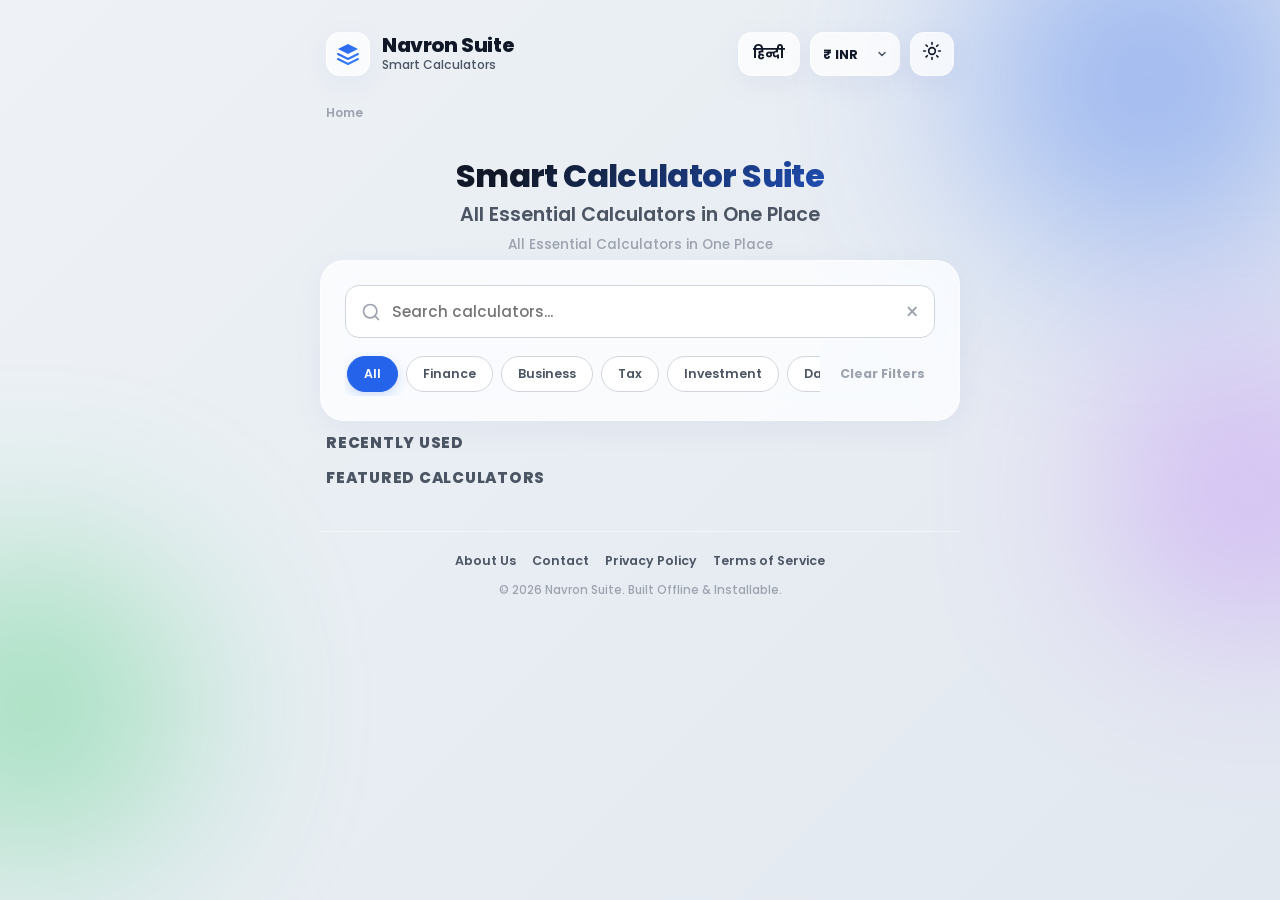
==== index.html @ bdba9b09 "Initial Stable Version" ====
<!DOCTYPE html>
<html lang="en">
<head>
  <meta charset="UTF-8">
  <meta name="viewport" content="width=device-width, initial-scale=1.0">
  
  <!-- SEO Optimization -->
  <title>Navron Calculator - Smart Calculator Suite</title>
  <meta name="description" content="Navron Calculator is a premium, offline-ready multi-calculator suite. Calculate Interest, EMI, GST, SIP, and Tax with responsive glassmorphism design.">
  <meta name="keywords" content="interest calculator, EMI calculator, GST calculator, SIP calculator, tax calculator, finance suite, offline PWA, glassmorphism calculator">
  <meta name="author" content="Navron Smart Tools">
  <link rel="canonical" href="https://navroncalculator.com/">

  <!-- Open Graph / Facebook -->
  <meta property="og:type" content="website">
  <meta property="og:url" content="https://navroncalculator.com/">
  <meta property="og:title" content="Navron Calculator - Smart Calculator Suite">
  <meta property="og:description" content="Premium multi-calculator suite with responsive glassmorphism UI. Works offline, calculates simple interest, EMI, GST, tax, and investments instantly.">
  <meta property="og:image" content="data:image/svg+xml,%3Csvg xmlns='http://www.w3.org/2000/svg' viewBox='0 0 24 24' fill='none'%3E%3Cpath d='M12 2L2 7L12 12L22 7L12 2Z' fill='%232563EB'/%3E%3Cpath d='M2 17L12 22L22 17' stroke='%232563EB' stroke-width='2' stroke-linecap='round' stroke-linejoin='round'/%3E%3Cpath d='M2 12L12 17L22 12' stroke='%232563EB' stroke-width='2' stroke-linecap='round' stroke-linejoin='round'/%3E%3C/svg%3E">

  <!-- Twitter Card -->
  <meta property="twitter:card" content="summary_large_image">
  <meta property="twitter:url" content="https://navroncalculator.com/">
  <meta property="twitter:title" content="Navron Calculator - Smart Calculator Suite">
  <meta property="twitter:description" content="Premium multi-calculator suite with responsive glassmorphism UI. Works offline, calculates simple interest, EMI, GST, tax, and investments instantly.">

  <!-- JSON-LD Structured Data -->
  <script type="application/ld+json">
  {
    "@context": "https://schema.org",
    "@type": "WebApplication",
    "name": "Navron Calculator Suite",
    "url": "https://navroncalculator.com/",
    "description": "Smart, modern offline multi-calculator suite with responsive glassmorphism UI. Calculate Interest, EMI, GST, SIP, and Tax with ease.",
    "applicationCategory": "FinanceApplication",
    "operatingSystem": "All",
    "browserRequirements": "Requires JavaScript. Requires HTML5."
  }
  </script>

  <!-- PWA & Favicon -->
  <link rel="icon" type="image/svg+xml" href="data:image/svg+xml,%3Csvg xmlns='http://www.w3.org/2000/svg' viewBox='0 0 24 24' fill='none'%3E%3Cpath d='M12 2L2 7L12 12L22 7L12 2Z' fill='%232563EB'/%3E%3Cpath d='M2 17L12 22L22 17' stroke='%232563EB' stroke-width='2' stroke-linecap='round' stroke-linejoin='round'/%3E%3Cpath d='M2 12L12 17L22 12' stroke='%232563EB' stroke-width='2' stroke-linecap='round' stroke-linejoin='round'/%3E%3C/svg%3E">
  <link rel="manifest" href="manifest.json">
  <meta name="theme-color" content="#2563EB">

  <!-- Google Fonts: Poppins -->
  <link rel="preconnect" href="https://fonts.googleapis.com">
  <link rel="preconnect" href="https://fonts.gstatic.com" crossorigin>
  <link href="https://fonts.googleapis.com/css2?family=Poppins:wght@300;400;500;600;700;800&display=swap" rel="stylesheet">
  
  <!-- Styling -->
  <link rel="stylesheet" href="style.css">
</head>
<body class="light-mode">
  <!-- Dynamic Orbs background -->
  <div class="bg-orb orb-1"></div>
  <div class="bg-orb orb-2"></div>
  <div class="bg-orb orb-3"></div>

  <div class="app-container">
    <!-- Header -->
    <header class="app-header">
      <a href="index.html" class="brand" aria-label="Navron Suite Home">
        <div class="logo-container">
          <svg class="logo-icon" viewBox="0 0 24 24" fill="none" xmlns="http://www.w3.org/2000/svg">
            <path d="M12 2L2 7L12 12L22 7L12 2Z" fill="url(#logo-grad)" />
            <path d="M2 17L12 22L22 17" stroke="url(#logo-grad)" stroke-width="2" stroke-linecap="round" stroke-linejoin="round"/>
            <path d="M2 12L12 17L22 12" stroke="url(#logo-grad)" stroke-width="2" stroke-linecap="round" stroke-linejoin="round"/>
            <defs>
              <linearGradient id="logo-grad" x1="2" y1="2" x2="22" y2="22" gradientUnits="userSpaceOnUse">
                <stop stop-color="#2563EB" />
                <stop offset="1" stop-color="#3B82F6" />
              </linearGradient>
            </defs>
          </svg>
        </div>
        <div class="title-meta">
          <h1 data-translate="suiteTitle">Navron Suite</h1>
          <p class="subtitle" data-translate="suiteSubtitle">Smart Calculators</p>
        </div>
      </a>
      
      <div class="header-controls">
        <!-- Language Switcher -->
        <button id="lang-toggle" class="lang-toggle-btn" aria-label="Switch Language">हिन्दी</button>

        <!-- Currency Selector -->
        <div class="currency-selector-wrapper">
          <select id="currency-dropdown" class="currency-dropdown-select" aria-label="Select Currency">
            <option value="INR">₹ INR</option>
            <option value="USD">$ USD</option>
            <option value="EUR">€ EUR</option>
            <option value="GBP">£ GBP</option>
            <option value="AED">د.إ AED</option>
            <option value="SAR">﷼ SAR</option>
          </select>
          <div class="currency-dropdown-arrow">
            <svg xmlns="http://www.w3.org/2000/svg" width="12" height="12" viewBox="0 0 24 24" fill="none" stroke="currentColor" stroke-width="3" stroke-linecap="round" stroke-linejoin="round"><path d="m6 9 6 6 6-6"/></svg>
          </div>
        </div>

        <!-- Theme Toggle -->
        <button id="theme-toggle" class="theme-toggle-btn" aria-label="Toggle Theme">
          <span class="sun-icon">
            <svg xmlns="http://www.w3.org/2000/svg" width="20" height="20" viewBox="0 0 24 24" fill="none" stroke="currentColor" stroke-width="2" stroke-linecap="round" stroke-linejoin="round"><circle cx="12" cy="12" r="4"/><path d="M12 2v2"/><path d="M12 20v2"/><path d="m4.93 4.93 1.41 1.41"/><path d="m17.66 17.66 1.41 1.41"/><path d="M2 12h2"/><path d="M20 12h2"/><path d="m6.34 17.66-1.41 1.41"/><path d="m19.07 4.93-1.41 1.41"/></svg>
          </span>
          <span class="moon-icon">
            <svg xmlns="http://www.w3.org/2000/svg" width="20" height="20" viewBox="0 0 24 24" fill="none" stroke="currentColor" stroke-width="2" stroke-linecap="round" stroke-linejoin="round"><path d="M12 3a6 6 0 0 0 9 9 9 9 0 1 1-9-9Z"/></svg>
          </span>
        </button>
      </div>
    </header>

    <!-- Breadcrumbs -->
    <nav class="breadcrumbs" aria-label="Breadcrumb">
      <span data-translate="breadcrumbsHome">Home</span>
    </nav>

    <main class="app-main">
      <!-- Hero Section -->
      <section class="hero-section">
        <h2 data-translate="metaTitle">Navron Calculator</h2>
        <h3 data-translate="metaSubtitle">Smart Calculator Suite</h3>
        <p data-translate="metaSubtitle">All Essential Calculators in One Place</p>
      </section>

      <!-- Search & Filters Container -->
      <section class="search-filter-container glass-card">
        <div class="search-bar-wrapper">
          <svg class="search-icon" xmlns="http://www.w3.org/2000/svg" width="20" height="20" viewBox="0 0 24 24" fill="none" stroke="currentColor" stroke-width="2" stroke-linecap="round" stroke-linejoin="round"><circle cx="11" cy="11" r="8"/><path d="m21 21-4.3-4.3"/></svg>
          <input type="text" id="calculator-search" placeholder="Search calculators..." autocomplete="off">
          <button id="search-clear-btn" class="search-clear-btn hidden" aria-label="Clear Search">&times;</button>
        </div>
        
        <div class="filter-categories-wrapper">
          <div class="filter-scroll">
            <button class="filter-btn active" data-category="all" data-translate="catAll">All</button>
            <button class="filter-btn" data-category="finance" data-translate="catFinance">Finance</button>
            <button class="filter-btn" data-category="business" data-translate="catBusiness">Business</button>
            <button class="filter-btn" data-category="tax" data-translate="catTax">Tax</button>
            <button class="filter-btn" data-category="investment" data-translate="catInvestment">Investment</button>
            <button class="filter-btn" data-category="daily" data-translate="catDaily">Daily Use</button>
            <button class="filter-btn" data-category="utility" data-translate="catUtility">Utility</button>
          </div>
          <button id="clear-filters-btn" class="btn-clear-filters hidden" data-translate="clearFilters">Clear Filters</button>
        </div>
      </section>

      <!-- Recently Used Section -->
      <section id="recent-calculators-section" class="hidden">
        <h3 class="section-headline" data-translate="recentCalcs">Recently Used</h3>
        <div class="calculators-grid" id="recent-calculators-grid">
          <!-- JS dynamic Injection -->
        </div>
      </section>

      <!-- Primary Grid of All 14 Calculators -->
      <section>
        <h3 class="section-headline" data-translate="featuredCalcs">Featured Calculators</h3>
        <div class="calculators-grid" id="main-calculators-grid">
          <!-- JS Dynamic Injection -->
        </div>
      </section>
    </main>

    <!-- Footer -->
    <footer class="app-footer">
      <nav class="footer-nav" aria-label="Footer Navigation">
        <a href="about.html" class="footer-link" data-translate="footAbout">About Us</a>
        <a href="contact.html" class="footer-link" data-translate="footContact">Contact</a>
        <a href="privacy.html" class="footer-link" data-translate="footPrivacy">Privacy Policy</a>
        <a href="terms.html" class="footer-link" data-translate="footTerms">Terms of Service</a>
      </nav>
      <p class="footer-copyright" data-translate="footBranding">© 2026 Navron Suite. Built Offline & Installable.</p>
    </footer>
  </div>

  <!-- Shared JavaScript and Portal Loader -->
  <script src="script.js"></script>
  <script>
    document.addEventListener('DOMContentLoaded', () => {
      // Localized properties for home portal
      const calculators = [
        { id: 'interest', name: 'Interest Calculator', icon: 'interest', categories: ['finance', 'investment', 'daily'], active: true, url: 'interest-calculator.html' },
        { id: 'emi', name: 'EMI Calculator', icon: 'emi', categories: ['finance', 'daily'], active: false, url: 'emi-calculator.html' },
        { id: 'gst', name: 'GST Calculator', icon: 'gst', categories: ['tax', 'business'], active: false, url: 'gst-calculator.html' },
        { id: 'percentage', name: 'Percentage Calculator', icon: 'percentage', categories: ['daily', 'utility'], active: false, url: 'percentage-calculator.html' },
        { id: 'profitloss', name: 'Profit & Loss Calculator', icon: 'profitloss', categories: ['business', 'daily'], active: false, url: 'profit-loss-calculator.html' },
        { id: 'sip', name: 'SIP Calculator', icon: 'sip', categories: ['investment', 'finance'], active: false, url: 'sip-calculator.html' },
        { id: 'fd', name: 'FD Calculator', icon: 'fd', categories: ['investment', 'finance'], active: false, url: 'fd-calculator.html' },
        { id: 'rd', name: 'RD Calculator', icon: 'rd', categories: ['investment', 'finance'], active: false, url: 'rd-calculator.html' },
        { id: 'discount', name: 'Discount Calculator', icon: 'discount', categories: ['daily', 'utility'], active: false, url: 'discount-calculator.html' },
        { id: 'age', name: 'Age Calculator', icon: 'age', categories: ['daily', 'utility'], active: false, url: 'age-calculator.html' },
        { id: 'currency', name: 'Currency Calculator', icon: 'currency', categories: ['utility', 'finance'], active: false, url: 'currency-calculator.html' },
        { id: 'unit', name: 'Unit Converter', icon: 'unit', categories: ['utility', 'daily'], active: false, url: 'unit-converter.html' },
        { id: 'loan', name: 'Loan Calculator', icon: 'loan', categories: ['finance', 'daily'], active: false, url: 'loan-calculator.html' },
        { id: 'tax', name: 'Tax Calculator', icon: 'tax', categories: ['tax', 'business', 'finance'], active: false, url: 'tax-calculator.html' }
      ];

      const searchInput = document.getElementById('calculator-search');
      const searchClearBtn = document.getElementById('search-clear-btn');
      const filterBtns = document.querySelectorAll('.filter-btn');
      const clearFiltersBtn = document.getElementById('clear-filters-btn');
      const mainGrid = document.getElementById('main-calculators-grid');
      
      let activeCategory = 'all';

      // Load icons from global shared dictionary
      const renderGrid = (gridEl, itemsList) => {
        gridEl.innerHTML = '';
        itemsList.forEach(item => {
          const card = document.createElement('a');
          card.href = item.url;
          card.className = 'calc-card-tile glass-card';
          card.setAttribute('data-id', item.id);
          
          const svgIcon = calculatorIcons[item.icon] || '';
          const badgeClass = item.active ? 'badge-active' : 'badge-soon';
          const badgeText = item.active ? 'Active' : 'Soon';

          card.innerHTML = `
            <div class="tile-icon-box ${item.active ? 'tile-active' : ''}">
              ${svgIcon}
            </div>
            <div class="tile-meta-data">
              <span class="tile-title">${item.name}</span>
              <span class="tile-badge ${badgeClass}">${badgeText}</span>
            </div>
          `;
          
          gridEl.appendChild(card);
        });
      };

      // Handle search and filtering
      const filterGrid = () => {
        const query = searchInput.value.toLowerCase().trim();
        const cards = mainGrid.querySelectorAll('.calc-card-tile');
        
        cards.forEach((card, idx) => {
          const item = calculators[idx];
          const matchesSearch = item.name.toLowerCase().includes(query);
          const matchesCategory = activeCategory === 'all' || item.categories.includes(activeCategory);

          if (matchesSearch && matchesCategory) {
            card.classList.remove('hidden-by-filter');
          } else {
            card.classList.add('hidden-by-filter');
          }
        });

        // Show/hide clear search trigger
        if (query.length > 0) {
          searchClearBtn.classList.remove('hidden');
        } else {
          searchClearBtn.classList.add('hidden');
        }

        // Show/hide clear filters button
        if (query.length > 0 || activeCategory !== 'all') {
          clearFiltersBtn.classList.remove('hidden');
        } else {
          clearFiltersBtn.classList.add('hidden');
        }
      };

      // Attach search listeners
      searchInput.addEventListener('input', filterGrid);
      searchClearBtn.addEventListener('click', () => {
        searchInput.value = '';
        filterGrid();
        searchInput.focus();
      });

      // Filter category pills listener
      filterBtns.forEach(btn => {
        btn.addEventListener('click', () => {
          filterBtns.forEach(b => b.classList.remove('active'));
          btn.classList.add('active');
          activeCategory = btn.getAttribute('data-category');
          filterGrid();
        });
      });

      // Reset filters action
      clearFiltersBtn.addEventListener('click', () => {
        searchInput.value = '';
        activeCategory = 'all';
        filterBtns.forEach(b => b.classList.remove('active'));
        document.querySelector('[data-category="all"]').classList.add('active');
        filterGrid();
      });

      // Render Recently Used grid
      const renderRecents = () => {
        const recentSec = document.getElementById('recent-calculators-section');
        const recentGrid = document.getElementById('recent-calculators-grid');
        
        let recents = localStorage.getItem('navron_recent_calculators');
        recents = recents ? JSON.parse(recents) : [];

        if (recents.length === 0) {
          recentSec.classList.add('hidden');
          return;
        }

        recentSec.classList.remove('hidden');
        
        // Enrich items with icons from database
        const enrichedRecents = recents.map(item => {
          const orig = calculators.find(c => c.id === item.id);
          return {
            id: item.id,
            name: item.name,
            icon: orig ? orig.icon : 'interest',
            active: orig ? orig.active : true,
            url: item.url
          };
        });

        renderGrid(recentGrid, enrichedRecents);
      };

      // Draw initial components
      renderGrid(mainGrid, calculators);
      renderRecents();
    });
  </script>
</body>
</html>
---- style.css ----
/* 
========================================================================
   NAVRON CALCULATOR SUITE - PRODUCTION READY STYLESHEET (V3)
   A11y Compliant, Dark/Light Mode, Custom Printers, Responsive Layouts
======================================================================== 
*/

/* 1. CSS Variable Definitions */
:root {
  /* Light Mode Variables */
  --bg-primary: #F3F4F6;
  --bg-gradient: linear-gradient(135deg, #EEF2F6 0%, #E2E8F0 100%);
  --card-bg: rgba(255, 255, 255, 0.75);
  --card-border: rgba(255, 255, 255, 0.45);
  --card-shadow: 0 8px 32px 0 rgba(31, 38, 135, 0.05);
  --text-main: #111827;
  --text-secondary: #4B5563;
  --text-muted: #9CA3AF;
  --input-bg: rgba(255, 255, 255, 0.95);
  --input-border: #D1D5DB;
  --input-focus-border: #2563EB;
  --input-focus-shadow: rgba(37, 99, 235, 0.18);
  
  /* Constant Accent Colors */
  --primary-blue: #2563EB;
  --primary-gradient: linear-gradient(135deg, #2563EB 0%, #3D7AFA 100%);
  
  /* Success Green specs */
  --success-green: #22C55E;
  --success-gradient: linear-gradient(135deg, #22C55E 0%, #4ADE80 100%);
  --glow-green-shadow: 0 10px 40px -5px rgba(34, 197, 94, 0.35);
  --glow-card-border: rgba(34, 197, 94, 0.3);
  
  --danger-red: #EF4444;
  --danger-light: rgba(239, 68, 68, 0.08);
  
  /* Exporter Palette */
  --pdf-color: #EA4335;
  --png-color: #E67E22;
  
  --glass-saturate: 180%;
  --glass-blur: 16px;
  
  --transition-fast: 0.15s cubic-bezier(0.4, 0, 0.2, 1);
  --transition-normal: 0.25s cubic-bezier(0.4, 0, 0.2, 1);
  --transition-slow: 0.5s cubic-bezier(0.16, 1, 0.3, 1);
}

/* Dark Mode Variable Overrides */
body.dark-mode {
  --bg-primary: #111827;
  --bg-gradient: linear-gradient(135deg, #0F172A 0%, #111827 100%);
  --card-bg: rgba(31, 41, 55, 0.7);
  --card-border: rgba(255, 255, 255, 0.08);
  --card-shadow: 0 12px 40px 0 rgba(0, 0, 0, 0.25);
  --text-main: #F9FAFB;
  --text-secondary: #D1D5DB;
  --text-muted: #6B7280;
  --input-bg: rgba(17, 24, 39, 0.9);
  --input-border: #374151;
  --input-focus-border: #3B82F6;
  --input-focus-shadow: rgba(59, 130, 246, 0.3);
  
  --glow-green-shadow: 0 10px 45px -5px rgba(16, 185, 129, 0.45);
  --glow-card-border: rgba(16, 185, 129, 0.25);
}

/* 2. Global Resets & Accessibility Rules */
* {
  margin: 0;
  padding: 0;
  box-sizing: border-box;
  font-family: 'Poppins', sans-serif;
  -webkit-tap-highlight-color: transparent;
}

body {
  background: var(--bg-gradient);
  color: var(--text-main);
  min-height: 100vh;
  display: flex;
  justify-content: center;
  align-items: flex-start;
  padding: 24px 12px;
  position: relative;
  overflow-x: hidden;
  transition: background var(--transition-normal), color var(--transition-normal);
}

/* Keyboard focus indicators */
*:focus-visible {
  outline: 3px solid var(--primary-blue);
  outline-offset: 2px;
  box-shadow: 0 0 0 4px var(--input-focus-shadow);
}

/* 3. Decorative Background Orbs */
.bg-orb {
  position: absolute;
  border-radius: 50%;
  filter: blur(100px);
  z-index: -1;
  opacity: 0.4;
  pointer-events: none;
  animation: floatOrb 18s infinite alternate ease-in-out;
}

body.dark-mode .bg-orb {
  opacity: 0.16;
  filter: blur(130px);
}

.orb-1 {
  width: 360px;
  height: 360px;
  background: var(--primary-blue);
  top: -100px;
  right: -50px;
}

.orb-2 {
  width: 300px;
  height: 300px;
  background: var(--success-green);
  bottom: 5%;
  left: -120px;
  animation-delay: 2.5s;
  animation-duration: 15s;
}

.orb-3 {
  width: 260px;
  height: 260px;
  background: #A855F7;
  top: 40%;
  right: -100px;
  animation-delay: 5s;
  animation-duration: 17s;
}

@keyframes floatOrb {
  0% { transform: translate(0, 0) scale(1); }
  100% { transform: translate(40px, 30px) scale(1.1); }
}

/* 4. App Core Container */
.app-container {
  width: 100%;
  max-width: 640px;
  margin: 0 auto;
  display: flex;
  flex-direction: column;
  gap: 20px;
  position: relative;
}

/* 5. Header Components */
.app-header {
  display: flex;
  justify-content: space-between;
  align-items: center;
  padding: 8px 6px;
  gap: 12px;
  flex-wrap: wrap;
}

.brand {
  display: flex;
  align-items: center;
  gap: 12px;
  text-decoration: none;
  color: inherit;
}

.logo-container {
  width: 44px;
  height: 44px;
  display: flex;
  align-items: center;
  justify-content: center;
  background: var(--card-bg);
  border: 1px solid var(--card-border);
  box-shadow: var(--card-shadow);
  border-radius: 14px;
  backdrop-filter: blur(var(--glass-blur));
}

.logo-icon {
  width: 24px;
  height: 24px;
}

.title-meta h1 {
  font-size: 1.25rem;
  font-weight: 800;
  letter-spacing: -0.02em;
  line-height: 1.1;
}

.title-meta .subtitle {
  font-size: 0.76rem;
  font-weight: 500;
  color: var(--text-secondary);
}

/* Header Settings Controllers */
.header-controls {
  display: flex;
  align-items: center;
  gap: 10px;
}

.theme-toggle-btn, .lang-toggle-btn {
  background: var(--card-bg);
  border: 1px solid var(--card-border);
  box-shadow: var(--card-shadow);
  height: 44px;
  border-radius: 14px;
  cursor: pointer;
  display: flex;
  align-items: center;
  justify-content: center;
  color: var(--text-main);
  backdrop-filter: blur(var(--glass-blur));
  transition: transform var(--transition-fast), background var(--transition-fast);
}

.theme-toggle-btn { width: 44px; }
.lang-toggle-btn {
  padding: 0 14px;
  font-size: 0.8rem;
  font-weight: 700;
}

.theme-toggle-btn:hover, .lang-toggle-btn:hover {
  transform: scale(1.03);
}

.theme-toggle-btn:active, .lang-toggle-btn:active {
  transform: scale(0.97);
}

.sun-icon { display: block; }
.moon-icon { display: none; }
body.dark-mode .sun-icon { display: none; }
body.dark-mode .moon-icon { display: block; }

/* Currency Selector */
.currency-selector-wrapper {
  position: relative;
}

.currency-dropdown-select {
  height: 44px;
  padding: 0 32px 0 12px;
  font-size: 0.8rem;
  font-weight: 700;
  border-radius: 14px;
  border: 1px solid var(--card-border);
  background: var(--card-bg);
  color: var(--text-main);
  outline: none;
  cursor: pointer;
  appearance: none;
  -webkit-appearance: none;
  backdrop-filter: blur(var(--glass-blur));
  box-shadow: var(--card-shadow);
}

.currency-dropdown-arrow {
  position: absolute;
  right: 12px;
  top: 50%;
  transform: translateY(-50%);
  color: var(--text-secondary);
  pointer-events: none;
  display: flex;
}

/* Breadcrumbs navigation */
.breadcrumbs {
  display: flex;
  align-items: center;
  gap: 8px;
  padding-left: 6px;
  font-size: 0.75rem;
  font-weight: 600;
  color: var(--text-muted);
}

.breadcrumbs a {
  color: var(--primary-blue);
  text-decoration: none;
  transition: color var(--transition-fast);
}

.breadcrumbs a:hover {
  color: var(--text-main);
}

/* 6. Dashboard (Home View) Styles */
.hero-section {
  text-align: center;
  padding: 10px 10px 5px 10px;
}

.hero-section h2 {
  font-size: 2rem;
  font-weight: 800;
  background: linear-gradient(135deg, var(--text-main) 30%, var(--primary-blue) 100%);
  -webkit-background-clip: text;
  -webkit-text-fill-color: transparent;
  letter-spacing: -0.02em;
}

.hero-section h3 {
  font-size: 1.2rem;
  font-weight: 600;
  color: var(--text-secondary);
  margin-bottom: 6px;
}

.hero-section p {
  font-size: 0.85rem;
  font-weight: 500;
  color: var(--text-muted);
}

/* Search bar & scroll filters styles */
.search-filter-container {
  display: flex;
  flex-direction: column;
  gap: 14px;
}

.search-bar-wrapper {
  position: relative;
  width: 100%;
}

.search-icon {
  position: absolute;
  left: 16px;
  top: 50%;
  transform: translateY(-50%);
  color: var(--text-muted);
  pointer-events: none;
}

.search-bar-wrapper input {
  width: 100%;
  padding: 14px 44px 14px 46px;
  font-size: 0.95rem;
  font-weight: 500;
  background: var(--input-bg);
  border: 1.5px solid var(--input-border);
  border-radius: 14px;
  outline: none;
  color: var(--text-main);
  transition: all var(--transition-fast);
}

.search-bar-wrapper input:focus {
  border-color: var(--input-focus-border);
  box-shadow: 0 0 0 4px var(--input-focus-shadow);
}

.search-clear-btn {
  position: absolute;
  right: 16px;
  top: 50%;
  transform: translateY(-50%);
  background: none;
  border: none;
  font-size: 1.4rem;
  color: var(--text-muted);
  cursor: pointer;
}

/* Categories Swiper row */
.filter-categories-wrapper {
  display: flex;
  align-items: center;
  gap: 10px;
  width: 100%;
}

.filter-scroll {
  display: flex;
  gap: 8px;
  overflow-x: auto;
  padding: 4px 2px;
  scrollbar-width: none;
  -webkit-overflow-scrolling: touch;
  flex: 1;
}

.filter-scroll::-webkit-scrollbar {
  display: none;
}

.filter-btn {
  background: var(--input-bg);
  border: 1px solid var(--input-border);
  color: var(--text-secondary);
  padding: 8px 16px;
  border-radius: 100px;
  font-size: 0.78rem;
  font-weight: 600;
  white-space: nowrap;
  cursor: pointer;
  transition: all var(--transition-fast);
}

.filter-btn:hover {
  border-color: var(--primary-blue);
  color: var(--primary-blue);
}

.filter-btn.active {
  background: var(--primary-blue);
  border-color: var(--primary-blue);
  color: #FFFFFF;
  box-shadow: 0 4px 12px rgba(37, 99, 235, 0.2);
}

.btn-clear-filters {
  background: none;
  border: none;
  color: var(--text-muted);
  font-size: 0.78rem;
  font-weight: 650;
  cursor: pointer;
  padding: 6px 10px;
  border-radius: 8px;
  white-space: nowrap;
  transition: all var(--transition-fast);
}

.btn-clear-filters:hover {
  color: var(--danger-red);
  background: var(--danger-light);
}

/* Homepage Sections (Featured, Popular, Recently Used) */
.section-headline {
  font-size: 0.95rem;
  font-weight: 800;
  color: var(--text-secondary);
  text-transform: uppercase;
  letter-spacing: 0.05em;
  padding-left: 6px;
  margin-top: 10px;
  margin-bottom: 2px;
}

.calculators-grid {
  display: grid;
  grid-template-columns: repeat(2, 1fr);
  gap: 14px;
}

/* Grid card layout */
.calc-card-tile {
  display: flex;
  flex-direction: column;
  align-items: flex-start;
  justify-content: space-between;
  gap: 16px;
  text-decoration: none;
  min-height: 135px;
  padding: 20px;
  transform: translateY(0);
  transition: transform var(--transition-normal), border var(--transition-normal), box-shadow var(--transition-normal), opacity var(--transition-normal);
}

.calc-card-tile:hover {
  transform: translateY(-4px);
  border-color: var(--primary-blue);
  box-shadow: 0 10px 24px -5px rgba(37, 99, 235, 0.12);
}

.calc-card-tile.hidden-by-filter {
  display: none !important;
}

.tile-icon-box {
  width: 42px;
  height: 42px;
  border-radius: 12px;
  background: rgba(37, 99, 235, 0.1);
  color: var(--primary-blue);
  display: flex;
  align-items: center;
  justify-content: center;
  transition: transform var(--transition-normal);
}

.calc-card-tile:hover .tile-icon-box {
  transform: scale(1.1) rotate(2deg);
}

.calc-card-tile.tile-active .tile-icon-box {
  background: rgba(34, 197, 94, 0.1);
  color: var(--success-green);
}

.tile-meta-data {
  display: flex;
  flex-direction: column;
  gap: 4px;
  width: 100%;
}

.tile-title {
  font-size: 0.88rem;
  font-weight: 700;
  color: var(--text-main);
  line-height: 1.3;
}

.tile-badge {
  font-size: 0.65rem;
  font-weight: 600;
  align-self: flex-start;
  padding: 2px 8px;
  border-radius: 6px;
  text-transform: uppercase;
}

.badge-active {
  background: rgba(34, 197, 94, 0.1);
  color: var(--success-green);
}

.badge-soon {
  background: var(--danger-light);
  color: var(--text-muted);
}

/* 7. Active Calculator View components */
.nav-back-header {
  display: flex;
  align-items: center;
  justify-content: space-between;
  margin-bottom: 2px;
  position: relative;
  width: 100%;
}

.btn-back-home {
  background: var(--card-bg);
  border: 1px solid var(--card-border);
  box-shadow: var(--card-shadow);
  color: var(--text-secondary);
  padding: 8px 14px;
  border-radius: 10px;
  font-size: 0.8rem;
  font-weight: 600;
  cursor: pointer;
  display: flex;
  align-items: center;
  gap: 6px;
  backdrop-filter: blur(var(--glass-blur));
  text-decoration: none;
  transition: all var(--transition-fast);
}

.btn-back-home:hover {
  transform: translateX(-2px);
  color: var(--primary-blue);
  border-color: var(--primary-blue);
}

.calc-meta-title {
  font-size: 1.1rem;
  font-weight: 800;
  color: var(--text-main);
  position: absolute;
  left: 50%;
  transform: translateX(-50%);
  pointer-events: none;
  white-space: nowrap;
}

/* Glassmorphism Card Core */
.glass-card {
  background: var(--card-bg);
  border: 1px solid var(--card-border);
  box-shadow: var(--card-shadow);
  border-radius: 24px;
  padding: 24px;
  backdrop-filter: blur(var(--glass-blur)) saturate(var(--glass-saturate));
  -webkit-backdrop-filter: blur(var(--glass-blur)) saturate(var(--glass-saturate));
  transition: background var(--transition-normal), border var(--transition-normal), box-shadow var(--transition-normal);
}

/* Calculator Mode Switcher Tabs */
.calculator-modes-tab {
  display: grid;
  grid-template-columns: repeat(2, 1fr);
  gap: 6px;
  background: var(--input-bg);
  border: 1px solid var(--input-border);
  border-radius: 14px;
  padding: 4px;
  margin-bottom: 22px;
}

.mode-tab-btn {
  background: none;
  border: none;
  padding: 10px;
  font-size: 0.82rem;
  font-weight: 700;
  color: var(--text-secondary);
  border-radius: 10px;
  cursor: pointer;
  transition: all var(--transition-fast);
}

.mode-tab-btn:hover {
  color: var(--primary-blue);
}

.mode-tab-btn.active {
  background: var(--primary-blue);
  color: #FFFFFF;
  box-shadow: 0 4px 10px rgba(37, 99, 235, 0.15);
}

/* Inputs Layout specs */
.input-group {
  margin-bottom: 18px;
  display: flex;
  flex-direction: column;
  gap: 8px;
}

.input-row {
  display: flex;
  gap: 16px;
}

.flex-1 { flex: 1; }
.flex-2 { flex: 2; }

.input-group label {
  font-size: 0.85rem;
  font-weight: 600;
  color: var(--text-secondary);
  display: flex;
  justify-content: space-between;
  align-items: center;
  padding-left: 4px;
}

.input-symbol {
  font-weight: 700;
  color: var(--primary-blue);
}

.input-wrapper {
  position: relative;
  width: 100%;
}

.input-wrapper input {
  width: 100%;
  padding: 14px 16px;
  font-size: 1.05rem;
  font-weight: 600;
  color: var(--text-main);
  background: var(--input-bg);
  border: 1.5px solid var(--input-border);
  border-radius: 14px;
  outline: none;
  transition: border-color var(--transition-fast), box-shadow var(--transition-fast), background var(--transition-fast);
}

.input-wrapper input:focus {
  border-color: var(--input-focus-border);
  box-shadow: 0 0 0 4px var(--input-focus-shadow);
}

.live-preview-text {
  font-size: 0.8rem;
  font-weight: 500;
  color: var(--text-muted);
  padding-left: 4px;
  min-height: 18px;
}

/* Preset Chips */
.rate-chips {
  display: grid;
  grid-template-columns: repeat(5, 1fr);
  gap: 6px;
  margin-bottom: 4px;
}

.rate-chip {
  background: var(--input-bg);
  border: 1.5px solid var(--input-border);
  color: var(--text-secondary);
  padding: 10px 2px;
  border-radius: 12px;
  font-size: 0.8rem;
  font-weight: 700;
  cursor: pointer;
  display: flex;
  flex-direction: column;
  align-items: center;
  justify-content: center;
  transition: all var(--transition-fast);
}

.rate-chip:hover {
  border-color: var(--primary-blue);
  color: var(--primary-blue);
}

.rate-chip.active {
  background: var(--primary-blue);
  border-color: var(--primary-blue);
  color: #FFFFFF;
  box-shadow: 0 4px 12px rgba(37, 99, 235, 0.3);
  transform: translateY(-2px);
}

.chip-desc {
  font-size: 0.65rem;
  font-weight: 500;
  opacity: 0.85;
}

.rate-chip.active .chip-desc { opacity: 1; }

.rate-input-wrapper { display: flex; align-items: center; }
.rate-input-wrapper input { padding-right: 110px; }

.input-unit-label {
  position: absolute;
  right: 16px;
  font-size: 0.85rem;
  font-weight: 600;
  color: var(--text-secondary);
  pointer-events: none;
}

/* Select Box wrapper layout */
.select-wrapper {
  position: relative;
  width: 100%;
}

.select-wrapper select {
  width: 100%;
  padding: 14px 40px 14px 16px;
  font-size: 1rem;
  font-weight: 600;
  color: var(--text-main);
  background: var(--input-bg);
  border: 1.5px solid var(--input-border);
  border-radius: 14px;
  outline: none;
  appearance: none;
  -webkit-appearance: none;
  cursor: pointer;
  transition: border-color var(--transition-fast), box-shadow var(--transition-fast), background var(--transition-fast);
}

.select-wrapper select:focus {
  border-color: var(--input-focus-border);
  box-shadow: 0 0 0 4px var(--input-focus-shadow);
}

.select-arrow {
  position: absolute;
  right: 16px;
  top: 50%;
  transform: translateY(-50%);
  color: var(--text-secondary);
  pointer-events: none;
  display: flex;
}

/* Action submit buttons */
.form-action-row {
  display: flex;
  gap: 12px;
  margin-top: 5px;
}

.btn-primary {
  flex: 3;
  background: var(--primary-gradient);
  color: #FFFFFF;
  border: none;
  border-radius: 14px;
  padding: 16px;
  font-size: 1.05rem;
  font-weight: 700;
  cursor: pointer;
  display: flex;
  align-items: center;
  justify-content: center;
  gap: 8px;
  box-shadow: 0 4px 16px rgba(37, 99, 235, 0.25);
  transition: all var(--transition-normal);
  position: relative;
  overflow: hidden;
}

.btn-primary::after {
  content: '';
  position: absolute;
  top: 50%;
  left: 50%;
  width: 120%;
  height: 0;
  background: rgba(255, 255, 255, 0.15);
  border-radius: 50%;
  transform: translate(-50%, -50%);
  transition: height 0.5s ease;
}

.btn-primary:hover {
  transform: translateY(-2px);
  box-shadow: 0 6px 20px rgba(37, 99, 235, 0.35);
}

.btn-primary:hover::after { height: 300px; }
.btn-primary:active { transform: translateY(0); }
.btn-primary:hover .btn-icon { transform: translateX(4px); }

.btn-clear-inputs {
  flex: 1;
  background: var(--card-bg);
  border: 1px solid var(--card-border);
  color: var(--text-secondary);
  border-radius: 14px;
  font-size: 0.85rem;
  font-weight: 600;
  cursor: pointer;
  display: flex;
  align-items: center;
  justify-content: center;
  transition: all var(--transition-fast);
}

.btn-clear-inputs:hover {
  border-color: var(--danger-red);
  color: var(--danger-red);
  background: var(--danger-light);
}

/* 8. Error validation box */
.alert-box {
  display: flex;
  align-items: center;
  gap: 12px;
  background: var(--danger-light);
  border: 1px solid var(--danger-red);
  color: var(--danger-red);
  padding: 14px 18px;
  border-radius: 14px;
  font-size: 0.85rem;
  font-weight: 600;
  animation: slideIn var(--transition-normal);
}

/* 9. Premium Loader animation */
.calculator-loader-wrapper {
  display: flex;
  align-items: center;
  justify-content: center;
  padding: 20px 0;
}

.glass-loader-card {
  background: var(--card-bg);
  border: 1px solid var(--card-border);
  box-shadow: var(--card-shadow);
  border-radius: 20px;
  padding: 24px 40px;
  display: flex;
  flex-direction: column;
  align-items: center;
  text-align: center;
  backdrop-filter: blur(var(--glass-blur));
  animation: pulseCard 2s infinite alternate ease-in-out;
}

.spinner-ring {
  width: 50px;
  height: 50px;
  border-radius: 50%;
  border: 3px solid rgba(37, 99, 235, 0.1);
  border-top-color: var(--primary-blue);
  animation: spin 1s infinite linear;
  margin-bottom: 14px;
  position: relative;
}

.spinner-ring-inner {
  position: absolute;
  top: 4px;
  left: 4px;
  right: 4px;
  bottom: 4px;
  border-radius: 50%;
  border: 2px solid transparent;
  border-bottom-color: var(--success-green);
  animation: spin 0.6s infinite linear reverse;
}

.loader-text {
  font-size: 0.9rem;
  font-weight: 700;
  color: var(--text-main);
  margin-bottom: 4px;
}

.loader-subtext {
  font-size: 0.68rem;
  font-weight: 500;
  color: var(--text-muted);
}

@keyframes spin { to { transform: rotate(360deg); } }
@keyframes pulseCard { 0% { transform: scale(1); } 100% { transform: scale(1.02); } }

/* 10. Upgraded Results Cards layout specs */
.results-section {
  display: flex;
  flex-direction: column;
  gap: 16px;
  margin-top: 5px;
}

.green-highlight {
  color: var(--success-green) !important;
  font-weight: 800 !important;
}

/* Order 1: Total Amount to Receive (Largest Card) */
.total-amount-card-largest {
  padding: 34px 24px;
  box-shadow: 0 10px 30px rgba(0, 0, 0, 0.08);
}

.total-amount-card-largest .card-title {
  font-size: 0.95rem;
  font-weight: 600;
  text-transform: uppercase;
  letter-spacing: 0.05em;
  color: var(--text-secondary);
  display: block;
  margin-bottom: 4px;
}

.total-amount-card-largest .card-value {
  font-size: 2.5rem;
  line-height: 1.1;
  display: block;
  letter-spacing: -0.02em;
  margin-bottom: 4px;
}

.total-amount-card-largest .card-subtitle {
  font-size: 0.78rem;
  font-weight: 500;
  color: var(--text-muted);
}

/* Order 2: Total Interest (Profit Card - glowing green shadow) */
.profit-card-large-glowing {
  position: relative;
  overflow: hidden;
  padding: 24px;
  border-color: var(--glow-card-border);
  box-shadow: var(--glow-green-shadow);
}

.profit-card-large-glowing::before {
  content: '';
  position: absolute;
  top: 0;
  left: 0;
  right: 0;
  height: 4px;
  background: var(--success-gradient);
}

.profit-card-large-glowing .card-glow {
  position: absolute;
  top: -50px;
  right: -50px;
  width: 140px;
  height: 140px;
  background: radial-gradient(circle, rgba(34, 197, 94, 0.2) 0%, rgba(34, 197, 94, 0) 70%);
  border-radius: 50%;
  pointer-events: none;
}

.profit-card-large-glowing .card-title {
  font-size: 0.9rem;
  font-weight: 600;
  color: var(--text-secondary);
  display: block;
  margin-bottom: 4px;
}

.profit-card-large-glowing .card-value {
  font-size: 1.9rem;
  display: block;
  letter-spacing: -0.015em;
}

.profit-card-large-glowing .card-subtitle {
  font-size: 0.74rem;
  color: var(--text-muted);
}

/* Order 3-7: Parameters Details List Card */
.details-list-card {
  display: flex;
  flex-direction: column;
  gap: 12px;
  padding: 20px 24px;
}

.list-item-row {
  display: flex;
  justify-content: space-between;
  align-items: center;
  font-size: 0.85rem;
  font-weight: 500;
  color: var(--text-secondary);
  padding-bottom: 10px;
  border-bottom: 1px dashed var(--card-border);
}

.list-item-row:last-child {
  padding-bottom: 0;
  border-bottom: none;
}

.list-item-row .item-label { font-weight: 600; }
.list-item-row .item-value { font-weight: 700; color: var(--text-main); }

/* Order 8-10: Breakdown mini grid cards */
.results-grid {
  display: grid;
  grid-template-columns: repeat(3, 1fr);
  gap: 12px;
}

.breakdown-card {
  padding: 16px 10px;
  text-align: center;
}

.breakdown-card .card-title {
  font-size: 0.72rem;
  font-weight: 600;
  color: var(--text-secondary);
  margin-bottom: 6px;
  display: block;
}

.breakdown-card .card-value {
  font-size: 1.05rem;
  letter-spacing: -0.01em;
  word-break: break-all;
}

/* Action button triggers */
.action-buttons-complex-grid {
  display: grid;
  grid-template-columns: repeat(4, 1fr);
  gap: 10px;
  margin-top: 5px;
}

.action-buttons-complex-grid #reset-btn {
  grid-column: span 4;
}

.btn-action {
  background: var(--card-bg);
  border: 1px solid var(--card-border);
  box-shadow: var(--card-shadow);
  color: var(--text-secondary);
  padding: 12px 6px;
  border-radius: 12px;
  font-size: 0.8rem;
  font-weight: 600;
  cursor: pointer;
  display: flex;
  align-items: center;
  justify-content: center;
  gap: 6px;
  backdrop-filter: blur(var(--glass-blur));
  transition: all var(--transition-fast);
}

.btn-action:hover {
  transform: translateY(-2px);
  color: var(--primary-blue);
  border-color: var(--primary-blue);
}

.btn-action:active { transform: translateY(0); }

.btn-pdf:hover {
  background: var(--pdf-color);
  border-color: var(--pdf-color);
  color: #FFFFFF;
  box-shadow: 0 4px 12px rgba(234, 67, 53, 0.25);
}

.btn-png:hover {
  background: var(--png-color);
  border-color: var(--png-color);
  color: #FFFFFF;
  box-shadow: 0 4px 12px rgba(230, 126, 34, 0.25);
}

.btn-danger { color: var(--danger-red); }
.btn-danger:hover {
  color: #FFFFFF;
  background: var(--danger-red);
  border-color: var(--danger-red);
  box-shadow: 0 4px 12px rgba(239, 68, 68, 0.25);
}

/* 11. History Drawer Cards */
.history-section {
  display: flex;
  flex-direction: column;
  gap: 16px;
  margin-top: 10px;
}

.history-header {
  display: flex;
  justify-content: space-between;
  align-items: center;
  padding-bottom: 8px;
  border-bottom: 1.5px solid var(--card-border);
}

.history-title-container {
  display: flex;
  align-items: center;
  gap: 8px;
}

.history-icon { color: var(--text-secondary); }
.history-header h2 { font-size: 1.05rem; font-weight: 700; color: var(--text-secondary); }

.btn-text-danger {
  background: none;
  border: none;
  color: var(--text-muted);
  cursor: pointer;
  font-size: 0.8rem;
  font-weight: 600;
  display: flex;
  align-items: center;
  gap: 4px;
  padding: 4px 8px;
  border-radius: 8px;
  transition: all var(--transition-fast);
}

.btn-text-danger:hover {
  color: var(--danger-red);
  background: var(--danger-light);
}

.history-empty {
  text-align: center;
  padding: 30px 10px;
  color: var(--text-muted);
  font-size: 0.82rem;
  font-weight: 500;
}

.history-list {
  display: flex;
  flex-direction: column;
  gap: 12px;
  max-height: 400px;
  overflow-y: auto;
  padding-right: 4px;
}

.history-list::-webkit-scrollbar { width: 5px; }
.history-list::-webkit-scrollbar-track { background: transparent; }
.history-list::-webkit-scrollbar-thumb { background: var(--input-border); border-radius: 10px; }

.history-item {
  background: var(--input-bg);
  border: 1px solid var(--card-border);
  border-radius: 14px;
  padding: 14px 16px;
  cursor: pointer;
  display: flex;
  flex-direction: column;
  gap: 8px;
  transition: all var(--transition-fast);
}

.history-item:hover {
  transform: translateY(-2px);
  border-color: var(--primary-blue);
  box-shadow: 0 4px 12px rgba(31, 38, 135, 0.04);
}

.history-item-top {
  display: flex;
  justify-content: space-between;
  align-items: center;
}

.history-amount { font-size: 0.95rem; font-weight: 700; color: var(--text-main); }
.history-date { font-size: 0.72rem; color: var(--text-muted); font-weight: 500; }

.history-item-details {
  display: flex;
  flex-wrap: wrap;
  gap: 4px 12px;
  font-size: 0.78rem;
  font-weight: 600;
  color: var(--text-secondary);
}

.history-item-details span { display: flex; align-items: center; gap: 4px; }

.history-item-bottom {
  display: flex;
  justify-content: space-between;
  align-items: center;
  border-top: 1px dashed var(--card-border);
  padding-top: 8px;
  margin-top: 2px;
}

.history-profit { font-size: 0.8rem; font-weight: 600; color: var(--text-secondary); }
.history-profit .res-val { font-weight: 700; color: var(--success-green); }

.history-item-actions { display: flex; gap: 8px; align-items: center; }

.btn-history-restore {
  background: rgba(37, 99, 235, 0.08);
  border: 1px solid rgba(37, 99, 235, 0.15);
  color: var(--primary-blue);
  padding: 4px 10px;
  border-radius: 6px;
  font-size: 0.72rem;
  font-weight: 600;
  cursor: pointer;
  transition: all var(--transition-fast);
}

.btn-history-restore:hover {
  background: var(--primary-blue);
  border-color: var(--primary-blue);
  color: #FFFFFF;
}

.btn-item-delete {
  background: none;
  border: none;
  color: var(--text-muted);
  cursor: pointer;
  padding: 4px;
  border-radius: 6px;
  display: flex;
  align-items: center;
  justify-content: center;
  transition: all var(--transition-fast);
}

.btn-item-delete:hover {
  color: var(--danger-red);
  background: var(--danger-light);
}

/* 12. Coming Soon view Card */
.coming-soon-card {
  position: relative;
  overflow: hidden;
  padding: 48px 32px;
  text-align: center;
}

.coming-soon-glow {
  position: absolute;
  top: 50%;
  left: 50%;
  transform: translate(-50%, -50%);
  width: 200px;
  height: 200px;
  background: radial-gradient(circle, rgba(37, 99, 235, 0.15) 0%, rgba(37, 99, 235, 0) 70%);
  border-radius: 50%;
  pointer-events: none;
}

.coming-soon-content {
  display: flex;
  flex-direction: column;
  align-items: center;
  gap: 20px;
}

.coming-soon-icon-box {
  width: 64px;
  height: 64px;
  border-radius: 20px;
  background: rgba(37, 99, 235, 0.1);
  color: var(--primary-blue);
  display: flex;
  align-items: center;
  justify-content: center;
  margin-bottom: 8px;
}

.coming-soon-icon-box svg { width: 32px; height: 32px; }
.coming-soon-card h2 { font-size: 1.4rem; font-weight: 800; color: var(--text-main); line-height: 1.2; }

.badge-coming-soon {
  background: var(--danger-light);
  color: var(--danger-red);
  font-size: 0.75rem;
  font-weight: 700;
  text-transform: uppercase;
  padding: 4px 16px;
  border-radius: 100px;
  letter-spacing: 0.05em;
  border: 1px solid rgba(239, 68, 68, 0.2);
}

.cs-message {
  font-size: 0.88rem;
  color: var(--text-secondary);
  line-height: 1.6;
  max-width: 340px;
}

.coming-soon-card .btn-back-home {
  margin-top: 10px;
  width: auto;
  padding: 12px 28px;
}

/* 13. Toast banner styling */
.toast-banner {
  position: fixed;
  bottom: 24px;
  left: 50%;
  transform: translateX(-50%) translateY(100px);
  background: var(--text-main);
  color: var(--bg-primary);
  padding: 12px 24px;
  border-radius: 100px;
  font-size: 0.85rem;
  font-weight: 600;
  box-shadow: 0 10px 25px rgba(0,0,0,0.25);
  z-index: 1000;
  transition: transform var(--transition-normal);
  pointer-events: none;
}

.toast-banner.show { transform: translateX(-50%) translateY(0); }

/* 14. Suite Footer Links Section */
.app-footer {
  text-align: center;
  padding: 20px 0 30px 0;
  border-top: 1px solid var(--card-border);
  margin-top: 20px;
}

.footer-nav {
  display: flex;
  justify-content: center;
  flex-wrap: wrap;
  gap: 16px;
  margin-bottom: 12px;
}

.footer-link {
  font-size: 0.78rem;
  font-weight: 600;
  color: var(--text-secondary);
  text-decoration: none;
  transition: color var(--transition-fast);
}

.footer-link:hover {
  color: var(--primary-blue);
}

.footer-copyright {
  font-size: 0.72rem;
  color: var(--text-muted);
  font-weight: 500;
}

/* 15. Staggered keyframes entry animations */
@keyframes fadeIn {
  from { opacity: 0; transform: translateY(12px); }
  to { opacity: 1; transform: translateY(0); }
}

@keyframes slideIn {
  from { transform: translateY(-8px); opacity: 0; }
  to { transform: translateY(0); opacity: 1; }
}

.animated-card {
  opacity: 0;
  animation: fadeIn 0.4s cubic-bezier(0.16, 1, 0.3, 1) forwards;
}

.results-section:not(.hidden) .animated-card:nth-child(2) { animation-delay: 0.08s; }
.results-section:not(.hidden) .animated-card:nth-child(3) { animation-delay: 0.15s; }
.results-section:not(.hidden) .results-grid .animated-card:nth-child(1) { animation-delay: 0.22s; }
.results-section:not(.hidden) .results-grid .animated-card:nth-child(2) { animation-delay: 0.28s; }
.results-section:not(.hidden) .results-grid .animated-card:nth-child(3) { animation-delay: 0.34s; }

.hidden-screen { display: none; }

/* 16. Print CSS media stylesheet overrides */
@media print {
  body {
    background: #FFFFFF !important;
    color: #000000 !important;
    padding: 0 !important;
    margin: 0 !important;
  }
  
  .app-container {
    max-width: 100% !important;
    box-shadow: none !important;
  }
  
  .bg-orb, 
  .app-header, 
  .breadcrumbs,
  .hero-section, 
  .search-filter-container,
  .section-headline,
  .calculators-grid,
  .nav-back-header, 
  .calculator-card, 
  .calculator-modes-tab,
  .alert-box, 
  .action-buttons-complex-grid, 
  .history-section, 
  .app-footer,
  #coming-soon-view {
    display: none !important;
  }
  
  #results-section {
    display: block !important;
    margin: 0 !important;
    padding: 0 !important;
  }

  .results-section .section-title {
    margin-bottom: 20px;
  }

  .result-receipt-header {
    display: flex !important;
    justify-content: space-between;
    align-items: center;
    border-bottom: 2px solid #000000;
    padding-bottom: 12px;
    margin-bottom: 24px;
  }

  .receipt-brand h2 { font-size: 1.3rem; font-weight: 700; }
  .receipt-brand p { font-size: 0.8rem; color: #4b5563; }
  .receipt-date { font-size: 0.85rem; font-weight: 600; }
  
  .glass-card {
    background: #FFFFFF !important;
    border: 1px solid #E5E7EB !important;
    box-shadow: none !important;
    backdrop-filter: none !important;
    border-radius: 12px !important;
    padding: 16px !important;
    margin-bottom: 16px !important;
  }

  .profit-card-large-glowing {
    border: 1.5px solid #22c55e !important;
  }

  .profit-card-large-glowing::before { display: none; }
  .green-highlight { color: #16a34a !important; }
  .results-grid { grid-template-columns: repeat(3, 1fr) !important; gap: 12px !important; }
}

/* 17. Responsive Viewport Adaptability */
@media (max-width: 480px) {
  body {
    padding: 12px 6px;
  }
  
  .glass-card {
    padding: 18px;
    border-radius: 20px;
  }
  
  .hero-section h2 { font-size: 1.6rem; }
  .hero-section h3 { font-size: 1.05rem; }

  .calculators-grid {
    grid-template-columns: repeat(2, 1fr);
    gap: 10px;
  }

  .calc-card-tile {
    min-height: 120px;
    padding: 14px;
    border-radius: 18px;
    gap: 12px;
  }

  .tile-icon-box {
    width: 38px;
    height: 38px;
    border-radius: 10px;
  }
  
  .rate-chips { gap: 4px; }
  .rate-chip { padding: 8px 1px; font-size: 0.72rem; }
  .chip-desc { font-size: 0.6rem; }
  
  .total-amount-card-largest .card-value { font-size: 1.9rem; }
  .profit-card-large-glowing .card-value { font-size: 1.5rem; }
  
  .results-grid { gap: 8px; }
  .breakdown-card { padding: 12px 4px; }
  .breakdown-card .card-title { font-size: 0.62rem; }
  .breakdown-card .card-value { font-size: 0.85rem; }
  
  .action-buttons-complex-grid { gap: 8px; }
  .btn-action { padding: 10px 4px; font-size: 0.75rem; }
  
  .coming-soon-card { padding: 32px 20px; }
}
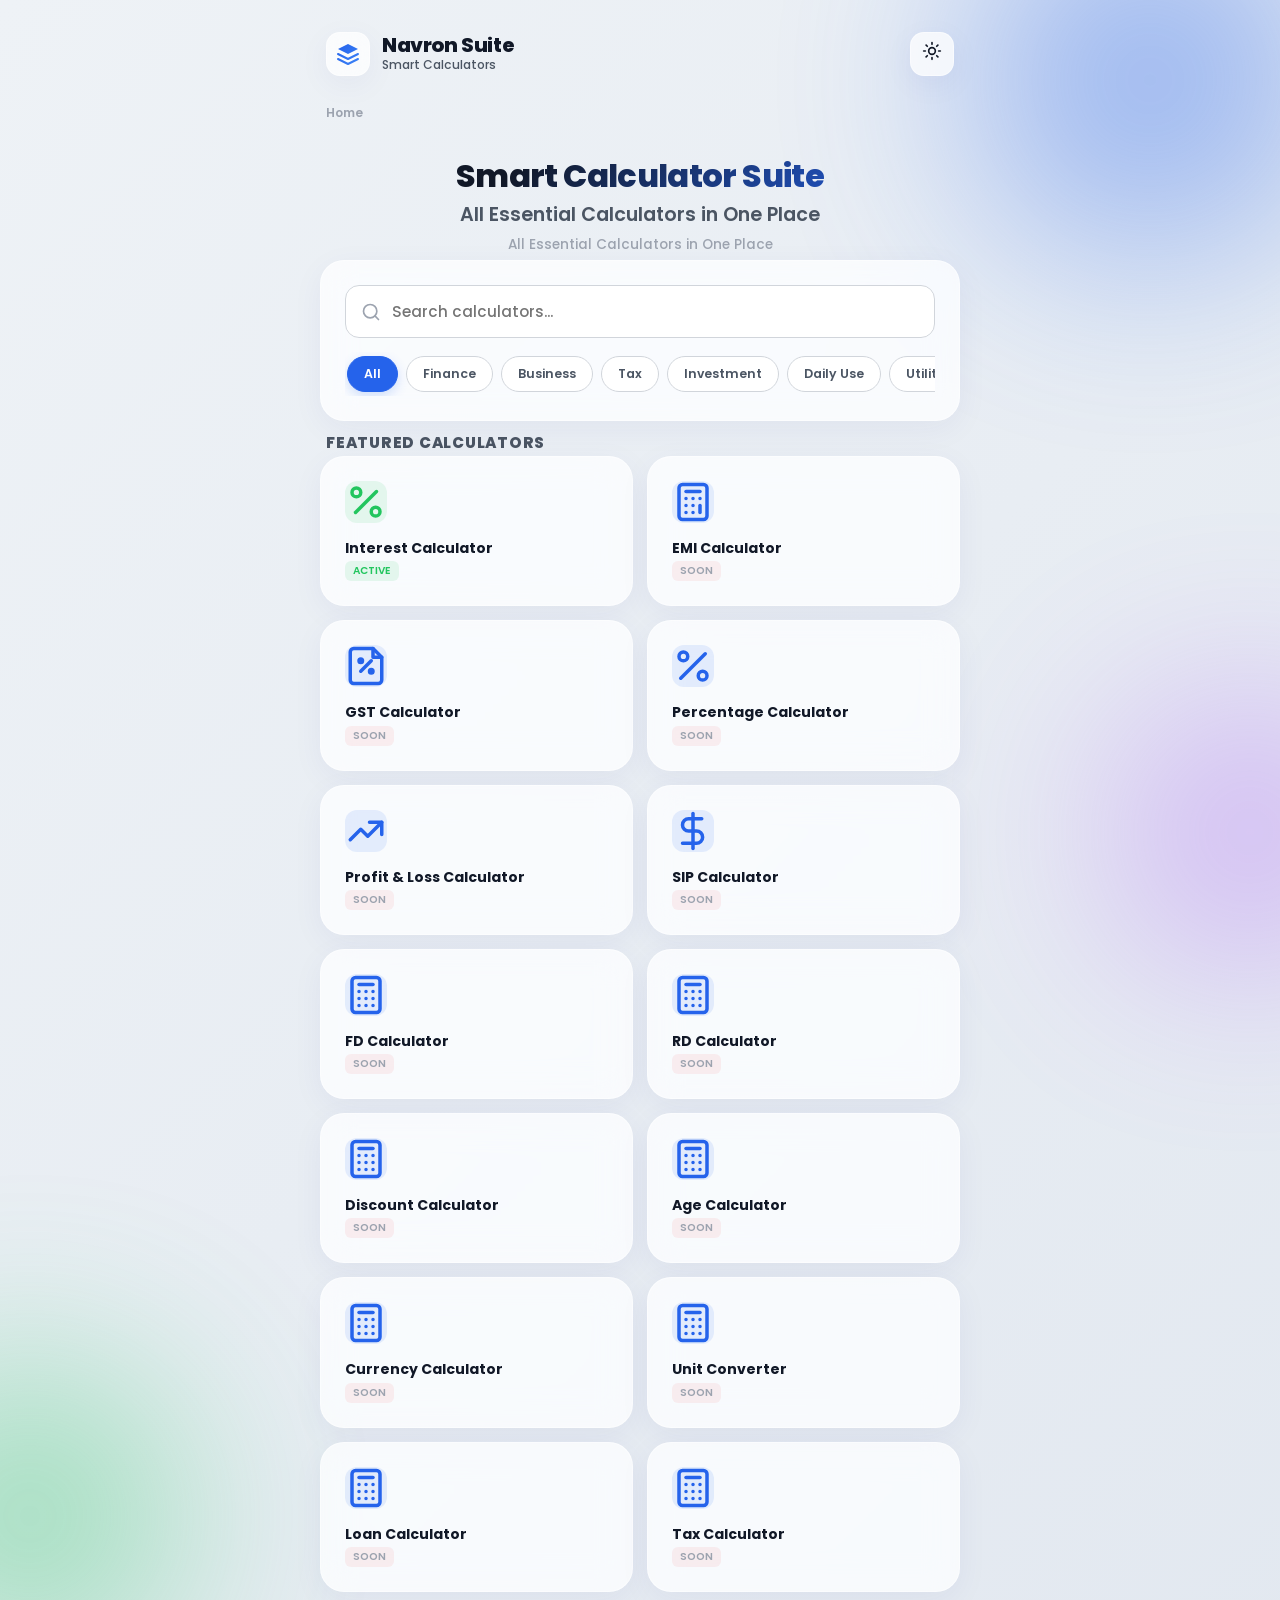
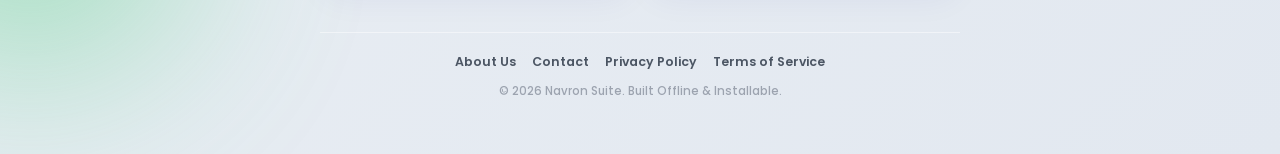
==== commit 1cf40646: "Phase 1 Bug Fix" ====
--- a/index.html
+++ b/index.html
@@ -81,24 +81,6 @@
       </a>
       
       <div class="header-controls">
-        <!-- Language Switcher -->
-        <button id="lang-toggle" class="lang-toggle-btn" aria-label="Switch Language">हिन्दी</button>
-
-        <!-- Currency Selector -->
-        <div class="currency-selector-wrapper">
-          <select id="currency-dropdown" class="currency-dropdown-select" aria-label="Select Currency">
-            <option value="INR">₹ INR</option>
-            <option value="USD">$ USD</option>
-            <option value="EUR">€ EUR</option>
-            <option value="GBP">£ GBP</option>
-            <option value="AED">د.إ AED</option>
-            <option value="SAR">﷼ SAR</option>
-          </select>
-          <div class="currency-dropdown-arrow">
-            <svg xmlns="http://www.w3.org/2000/svg" width="12" height="12" viewBox="0 0 24 24" fill="none" stroke="currentColor" stroke-width="3" stroke-linecap="round" stroke-linejoin="round"><path d="m6 9 6 6 6-6"/></svg>
-          </div>
-        </div>
-
         <!-- Theme Toggle -->
         <button id="theme-toggle" class="theme-toggle-btn" aria-label="Toggle Theme">
           <span class="sun-icon">
@@ -197,6 +179,16 @@
         { id: 'tax', name: 'Tax Calculator', icon: 'tax', categories: ['tax', 'business', 'finance'], active: false, url: 'tax-calculator.html' }
       ];
 
+      const homepageIcons = {
+        interest: `<svg xmlns="http://www.w3.org/2000/svg" viewBox="0 0 24 24" fill="none" stroke="currentColor" stroke-width="2" stroke-linecap="round" stroke-linejoin="round"><line x1="18" x2="6" y1="6" y2="18"/><circle cx="6.5" cy="6.5" r="2.5"/><circle cx="17.5" cy="17.5" r="2.5"/></svg>`,
+        emi: `<svg xmlns="http://www.w3.org/2000/svg" viewBox="0 0 24 24" fill="none" stroke="currentColor" stroke-width="2" stroke-linecap="round" stroke-linejoin="round"><rect width="16" height="20" x="4" y="2" rx="2"/><line x1="8" x2="16" y1="6" y2="6"/><line x1="16" x2="16" y1="14" y2="18"/><path d="M8 10h.01M12 10h.01M16 10h.01M8 14h.01M12 14h.01M8 18h.01M12 18h.01"/></svg>`,
+        gst: `<svg xmlns="http://www.w3.org/2000/svg" viewBox="0 0 24 24" fill="none" stroke="currentColor" stroke-width="2" stroke-linecap="round" stroke-linejoin="round"><path d="M16 2v5h5"/><path d="M21 7v13a2 2 0 0 1-2 2H5a2 2 0 0 1-2-2V4a2 2 0 0 1 2-2h11l5 5Z"/><path d="m9 15 6-6"/><circle cx="9" cy="9" r="1"/><circle cx="15" cy="15" r="1"/></svg>`,
+        percentage: `<svg xmlns="http://www.w3.org/2000/svg" viewBox="0 0 24 24" fill="none" stroke="currentColor" stroke-width="2" stroke-linecap="round" stroke-linejoin="round"><line x1="19" x2="5" y1="5" y2="19"/><circle cx="6.5" cy="6.5" r="2.5"/><circle cx="17.5" cy="17.5" r="2.5"/></svg>`,
+        profitloss: `<svg xmlns="http://www.w3.org/2000/svg" viewBox="0 0 24 24" fill="none" stroke="currentColor" stroke-width="2" stroke-linecap="round" stroke-linejoin="round"><path d="m3 17 6-6 4 4 8-8"/><path d="M14 7h7v7"/></svg>`,
+        sip: `<svg xmlns="http://www.w3.org/2000/svg" viewBox="0 0 24 24" fill="none" stroke="currentColor" stroke-width="2" stroke-linecap="round" stroke-linejoin="round"><path d="M12 2v20"/><path d="M17 5H9.5a3.5 3.5 0 0 0 0 7H14a3.5 3.5 0 0 1 0 7H6"/></svg>`,
+        default: `<svg xmlns="http://www.w3.org/2000/svg" viewBox="0 0 24 24" fill="none" stroke="currentColor" stroke-width="2" stroke-linecap="round" stroke-linejoin="round"><rect width="16" height="20" x="4" y="2" rx="2"/><line x1="8" x2="16" y1="6" y2="6"/><path d="M8 10h.01M12 10h.01M16 10h.01M8 14h.01M12 14h.01M16 14h.01M8 18h.01M12 18h.01M16 18h.01"/></svg>`
+      };
+
       const searchInput = document.getElementById('calculator-search');
       const searchClearBtn = document.getElementById('search-clear-btn');
       const filterBtns = document.querySelectorAll('.filter-btn');
@@ -213,8 +205,10 @@
           card.href = item.url;
           card.className = 'calc-card-tile glass-card';
           card.setAttribute('data-id', item.id);
+          card.setAttribute('data-name', item.name.toLowerCase());
+          card.setAttribute('data-categories', item.categories.join(' '));
           
-          const svgIcon = calculatorIcons[item.icon] || '';
+          const svgIcon = homepageIcons[item.icon] || homepageIcons.default;
           const badgeClass = item.active ? 'badge-active' : 'badge-soon';
           const badgeText = item.active ? 'Active' : 'Soon';
 
@@ -237,10 +231,9 @@
         const query = searchInput.value.toLowerCase().trim();
         const cards = mainGrid.querySelectorAll('.calc-card-tile');
         
-        cards.forEach((card, idx) => {
-          const item = calculators[idx];
-          const matchesSearch = item.name.toLowerCase().includes(query);
-          const matchesCategory = activeCategory === 'all' || item.categories.includes(activeCategory);
+        cards.forEach((card) => {
+          const matchesSearch = card.dataset.name.includes(query);
+          const matchesCategory = activeCategory === 'all' || card.dataset.categories.split(' ').includes(activeCategory);
 
           if (matchesSearch && matchesCategory) {
             card.classList.remove('hidden-by-filter');
--- a/style.css
+++ b/style.css
@@ -110,6 +110,15 @@
   filter: blur(130px);
 }
 
+.hidden {
+  display: none !important;
+}
+
+.lang-toggle-btn,
+.currency-selector-wrapper {
+  display: none !important;
+}
+
 .orb-1 {
   width: 360px;
   height: 360px;
@@ -383,6 +392,7 @@
   align-items: center;
   gap: 10px;
   width: 100%;
+  min-width: 0;
 }
 
 .filter-scroll {
@@ -393,6 +403,7 @@
   scrollbar-width: none;
   -webkit-overflow-scrolling: touch;
   flex: 1;
+  min-width: 0;
 }
 
 .filter-scroll::-webkit-scrollbar {
@@ -500,7 +511,7 @@
   transform: scale(1.1) rotate(2deg);
 }
 
-.calc-card-tile.tile-active .tile-icon-box {
+.tile-icon-box.tile-active {
   background: rgba(34, 197, 94, 0.1);
   color: var(--success-green);
 }
@@ -937,6 +948,21 @@
   flex-direction: column;
   gap: 16px;
   margin-top: 5px;
+}
+
+.results-section:not(.hidden) {
+  animation: resultsReveal 0.38s ease both;
+}
+
+@keyframes resultsReveal {
+  from {
+    opacity: 0;
+    transform: translateY(14px);
+  }
+  to {
+    opacity: 1;
+    transform: translateY(0);
+  }
 }
 
 .green-highlight {
@@ -1523,6 +1549,16 @@
   .hero-section h2 { font-size: 1.6rem; }
   .hero-section h3 { font-size: 1.05rem; }
 
+  .filter-categories-wrapper {
+    align-items: stretch;
+    overflow: hidden;
+  }
+
+  .filter-scroll {
+    width: 100%;
+    flex: 1 1 auto;
+  }
+
   .calculators-grid {
     grid-template-columns: repeat(2, 1fr);
     gap: 10px;
